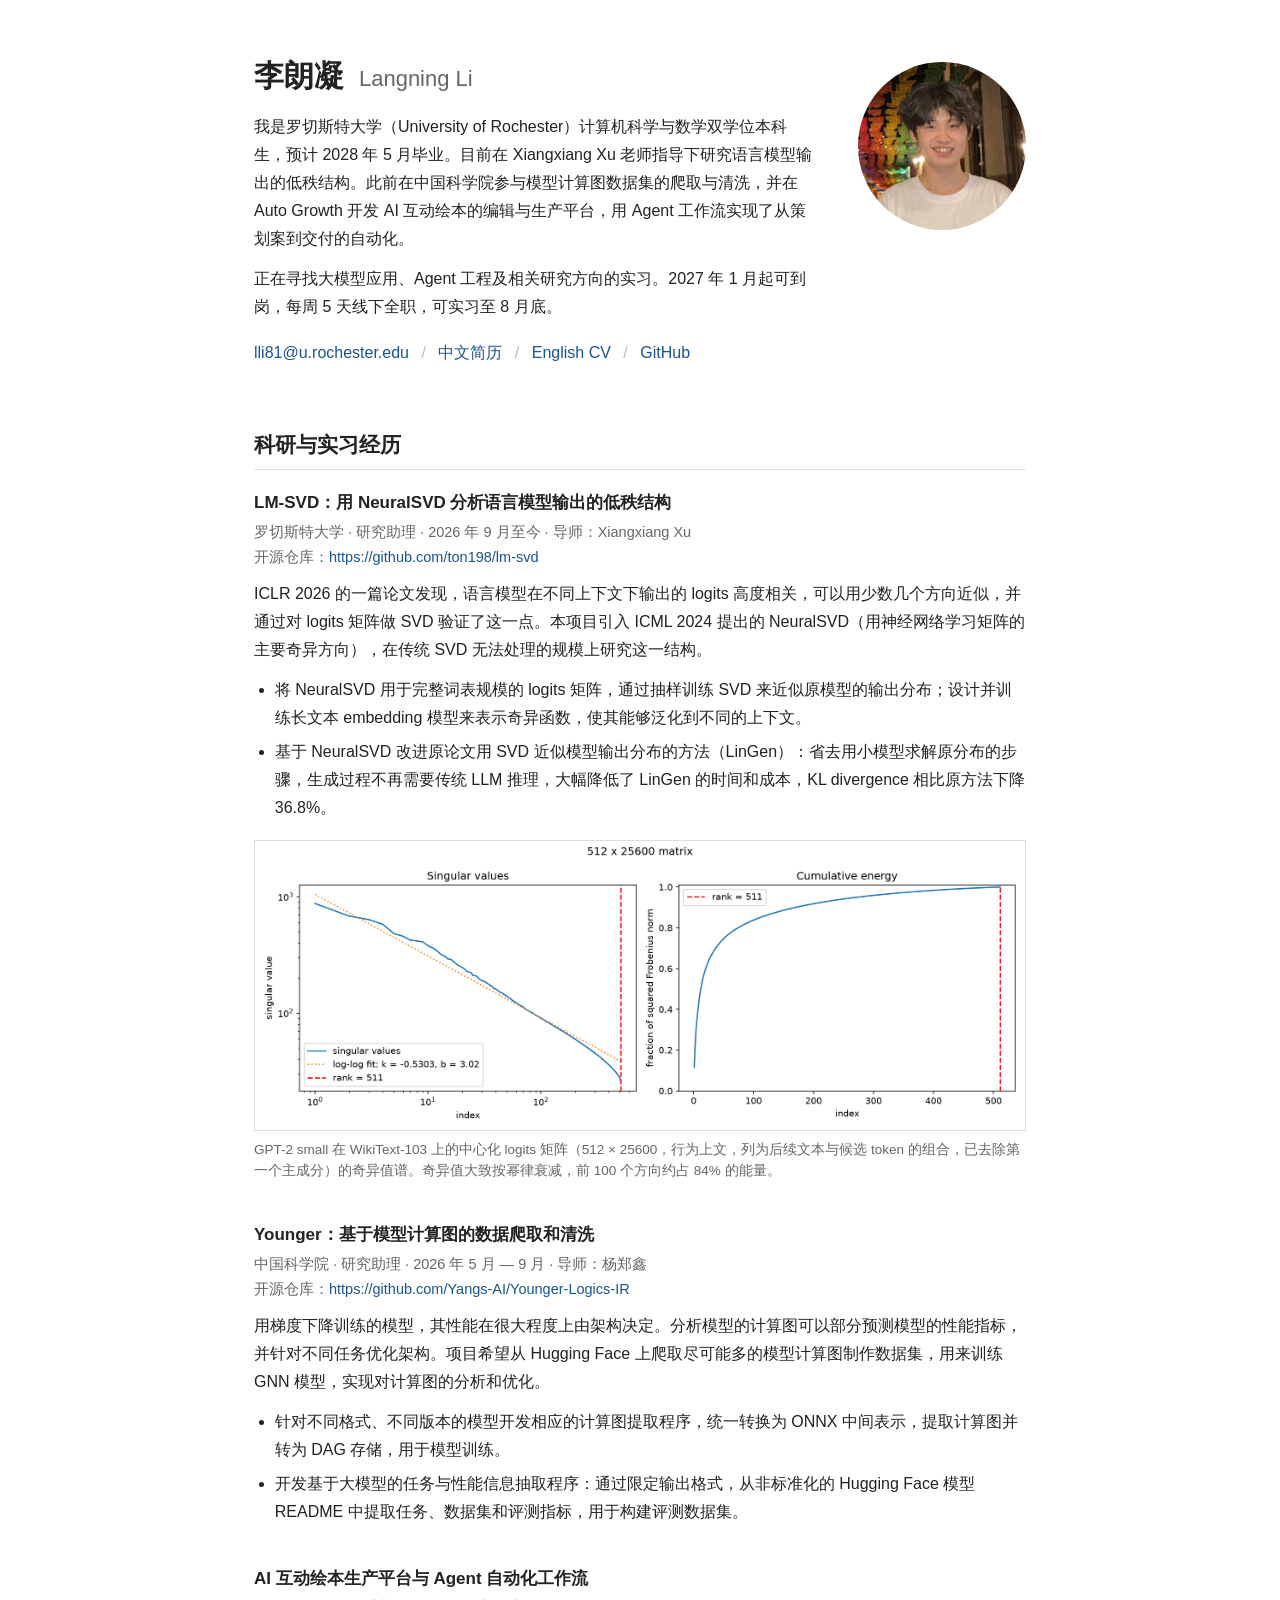
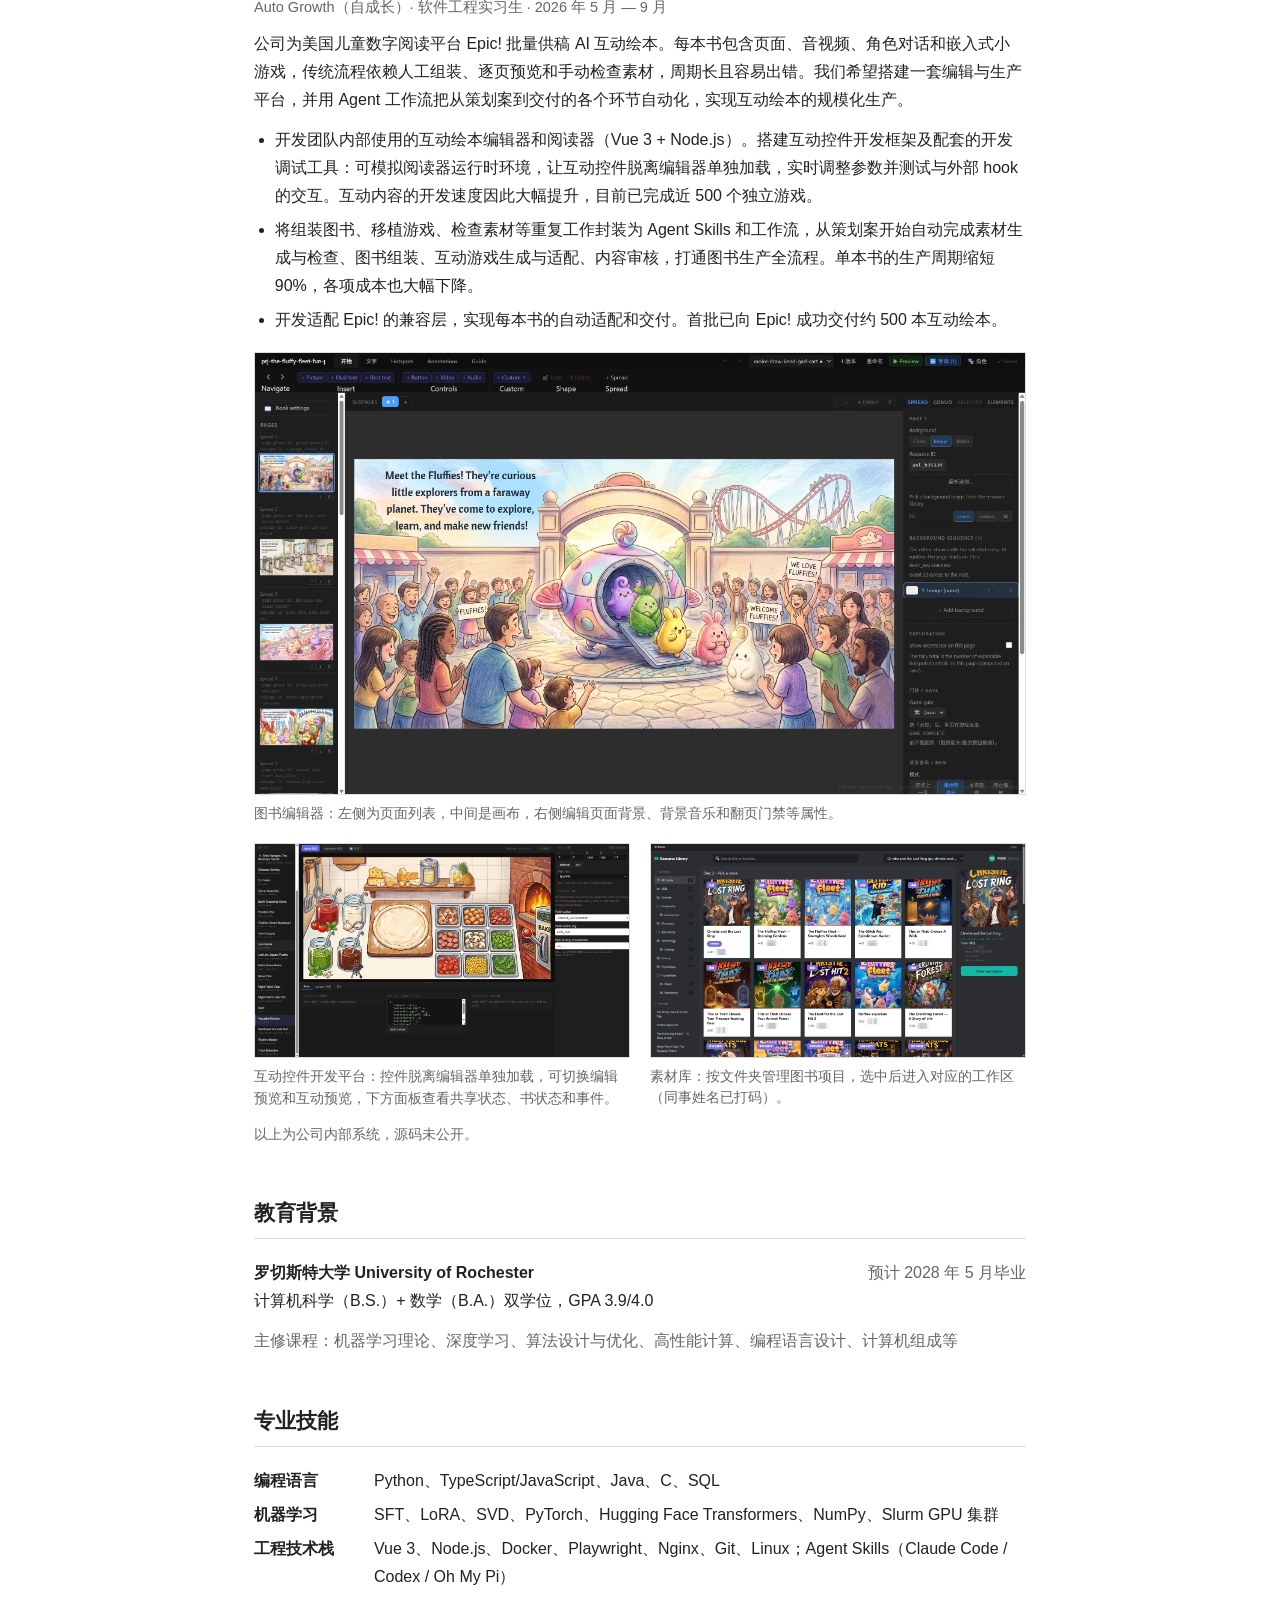
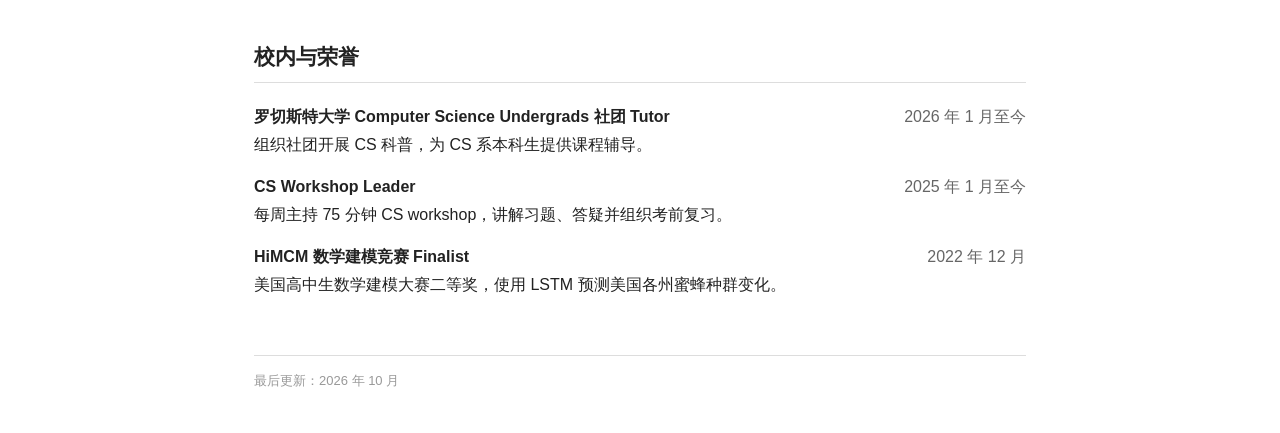
==== index.html @ 6c551ed7 "Publish single-page homepage" ====
<!doctype html>
<html lang="zh-CN">
<head>
  <meta charset="utf-8">
  <meta name="viewport" content="width=device-width, initial-scale=1">
  <title>李朗凝 Langning Li</title>
  <meta name="description" content="李朗凝，罗切斯特大学计算机科学与数学双学位本科生。研究语言模型输出的低秩结构，开发过 AI 互动绘本生产平台与 Agent 工作流。">
  <link rel="icon" href="favicon.svg" type="image/svg+xml">
  <link rel="stylesheet" href="style.css">
</head>
<body>
<main class="page">

  <header class="intro">
    <div class="intro-text">
      <h1>李朗凝 <span class="name-en">Langning Li</span></h1>
      <p>
        我是罗切斯特大学（University of Rochester）计算机科学与数学双学位本科生，预计 2028 年 5 月毕业。目前在 Xiangxiang Xu 老师指导下研究语言模型输出的低秩结构。此前在中国科学院参与模型计算图数据集的爬取与清洗，并在 Auto Growth 开发 AI 互动绘本的编辑与生产平台，用 Agent 工作流实现了从策划案到交付的自动化。
      </p>
      <p>
        正在寻找大模型应用、Agent 工程及相关研究方向的实习。2027 年 1 月起可到岗，每周 5 天线下全职，可实习至 8 月底。
      </p>
      <p class="links">
        <a href="mailto:lli81@u.rochester.edu">lli81@u.rochester.edu</a>
        <span class="sep">/</span>
        <a href="assets/resume_zh.pdf">中文简历</a>
        <span class="sep">/</span>
        <a href="assets/resume_en.pdf">English CV</a>
        <span class="sep">/</span>
        <a href="https://github.com/ton198">GitHub</a>
      </p>
    </div>
    <img class="photo" src="assets/photo.jpg" width="480" height="480" alt="李朗凝的照片">
  </header>

  <section>
    <h2>科研与实习经历</h2>

    <article class="entry">
      <h3>LM-SVD：用 NeuralSVD 分析语言模型输出的低秩结构</h3>
      <p class="meta">罗切斯特大学 · 研究助理 · 2026 年 9 月至今 · 导师：Xiangxiang Xu</p>
      <p class="meta">开源仓库：<a href="https://github.com/ton198/lm-svd">https://github.com/ton198/lm-svd</a></p>
      <p>
        ICLR 2026 的一篇论文发现，语言模型在不同上下文下输出的 logits 高度相关，可以用少数几个方向近似，并通过对 logits 矩阵做 SVD 验证了这一点。本项目引入 ICML 2024 提出的 NeuralSVD（用神经网络学习矩阵的主要奇异方向），在传统 SVD 无法处理的规模上研究这一结构。
      </p>
      <ul>
        <li>将 NeuralSVD 用于完整词表规模的 logits 矩阵，通过抽样训练 SVD 来近似原模型的输出分布；设计并训练长文本 embedding 模型来表示奇异函数，使其能够泛化到不同的上下文。</li>
        <li>基于 NeuralSVD 改进原论文用 SVD 近似模型输出分布的方法（LinGen）：省去用小模型求解原分布的步骤，生成过程不再需要传统 LLM 推理，大幅降低了 LinGen 的时间和成本，KL divergence 相比原方法下降 36.8%。</li>
      </ul>
      <figure>
        <a href="assets/lm-svd-spectrum.png"><img src="assets/lm-svd-spectrum.png" width="1800" height="675" loading="lazy" alt="logits 矩阵的奇异值谱（双对数坐标）与累计能量曲线"></a>
        <figcaption>GPT-2 small 在 WikiText-103 上的中心化 logits 矩阵（512 × 25600，行为上文，列为后续文本与候选 token 的组合，已去除第一个主成分）的奇异值谱。奇异值大致按幂律衰减，前 100 个方向约占 84% 的能量。</figcaption>
      </figure>
    </article>

    <article class="entry">
      <h3>Younger：基于模型计算图的数据爬取和清洗</h3>
      <p class="meta">中国科学院 · 研究助理 · 2026 年 5 月 — 9 月 · 导师：杨郑鑫</p>
      <p class="meta">开源仓库：<a href="https://github.com/Yangs-AI/Younger-Logics-IR">https://github.com/Yangs-AI/Younger-Logics-IR</a></p>
      <p>
        用梯度下降训练的模型，其性能在很大程度上由架构决定。分析模型的计算图可以部分预测模型的性能指标，并针对不同任务优化架构。项目希望从 Hugging Face 上爬取尽可能多的模型计算图制作数据集，用来训练 GNN 模型，实现对计算图的分析和优化。
      </p>
      <ul>
        <li>针对不同格式、不同版本的模型开发相应的计算图提取程序，统一转换为 ONNX 中间表示，提取计算图并转为 DAG 存储，用于模型训练。</li>
        <li>开发基于大模型的任务与性能信息抽取程序：通过限定输出格式，从非标准化的 Hugging Face 模型 README 中提取任务、数据集和评测指标，用于构建评测数据集。</li>
      </ul>
    </article>

    <article class="entry">
      <h3>AI 互动绘本生产平台与 Agent 自动化工作流</h3>
      <p class="meta">Auto Growth（自成长）· 软件工程实习生 · 2026 年 5 月 — 9 月</p>
      <p>
        公司为美国儿童数字阅读平台 Epic! 批量供稿 AI 互动绘本。每本书包含页面、音视频、角色对话和嵌入式小游戏，传统流程依赖人工组装、逐页预览和手动检查素材，周期长且容易出错。我们希望搭建一套编辑与生产平台，并用 Agent 工作流把从策划案到交付的各个环节自动化，实现互动绘本的规模化生产。
      </p>
      <ul>
        <li>开发团队内部使用的互动绘本编辑器和阅读器（Vue 3 + Node.js）。搭建互动控件开发框架及配套的开发调试工具：可模拟阅读器运行时环境，让互动控件脱离编辑器单独加载，实时调整参数并测试与外部 hook 的交互。互动内容的开发速度因此大幅提升，目前已完成近 500 个独立游戏。</li>
        <li>将组装图书、移植游戏、检查素材等重复工作封装为 Agent Skills 和工作流，从策划案开始自动完成素材生成与检查、图书组装、互动游戏生成与适配、内容审核，打通图书生产全流程。单本书的生产周期缩短 90%，各项成本也大幅下降。</li>
        <li>开发适配 Epic! 的兼容层，实现每本书的自动适配和交付。首批已向 Epic! 成功交付约 500 本互动绘本。</li>
      </ul>
      <figure>
        <a href="assets/editor.webp"><img src="assets/editor.webp" width="2559" height="1467" loading="lazy" alt="互动绘本编辑器界面"></a>
        <figcaption>图书编辑器：左侧为页面列表，中间是画布，右侧编辑页面背景、背景音乐和翻页门禁等属性。</figcaption>
      </figure>
      <div class="figure-row">
        <figure>
          <a href="assets/game-dev-platform.webp"><img src="assets/game-dev-platform.webp" width="2559" height="1462" loading="lazy" alt="互动控件开发平台界面"></a>
          <figcaption>互动控件开发平台：控件脱离编辑器单独加载，可切换编辑预览和互动预览，下方面板查看共享状态、书状态和事件。</figcaption>
        </figure>
        <figure>
          <a href="assets/res-lib.webp"><img src="assets/res-lib.webp" width="2559" height="1458" loading="lazy" alt="素材库界面"></a>
          <figcaption>素材库：按文件夹管理图书项目，选中后进入对应的工作区（同事姓名已打码）。</figcaption>
        </figure>
      </div>
      <p class="note">以上为公司内部系统，源码未公开。</p>
    </article>
  </section>

  <section>
    <h2>教育背景</h2>
    <div class="row">
      <strong>罗切斯特大学 University of Rochester</strong>
      <span class="muted">预计 2028 年 5 月毕业</span>
    </div>
    <p>计算机科学（B.S.）+ 数学（B.A.）双学位，GPA 3.9/4.0</p>
    <p class="muted">主修课程：机器学习理论、深度学习、算法设计与优化、高性能计算、编程语言设计、计算机组成等</p>
  </section>

  <section>
    <h2>专业技能</h2>
    <dl class="skills">
      <dt>编程语言</dt>
      <dd>Python、TypeScript/JavaScript、Java、C、SQL</dd>
      <dt>机器学习</dt>
      <dd>SFT、LoRA、SVD、PyTorch、Hugging Face Transformers、NumPy、Slurm GPU 集群</dd>
      <dt>工程技术栈</dt>
      <dd>Vue 3、Node.js、Docker、Playwright、Nginx、Git、Linux；Agent Skills（Claude Code / Codex / Oh My Pi）</dd>
    </dl>
  </section>

  <section>
    <h2>校内与荣誉</h2>
    <ul class="plain">
      <li>
        <div class="row"><strong>罗切斯特大学 Computer Science Undergrads 社团 Tutor</strong><span class="muted">2026 年 1 月至今</span></div>
        组织社团开展 CS 科普，为 CS 系本科生提供课程辅导。
      </li>
      <li>
        <div class="row"><strong>CS Workshop Leader</strong><span class="muted">2025 年 1 月至今</span></div>
        每周主持 75 分钟 CS workshop，讲解习题、答疑并组织考前复习。
      </li>
      <li>
        <div class="row"><strong>HiMCM 数学建模竞赛 Finalist</strong><span class="muted">2022 年 12 月</span></div>
        美国高中生数学建模大赛二等奖，使用 LSTM 预测美国各州蜜蜂种群变化。
      </li>
    </ul>
  </section>

  <footer>最后更新：2026 年 10 月</footer>

</main>
</body>
</html>
---- style.css ----
:root {
  --text: #222;
  --muted: #666;
  --rule: #ddd;
  --link: #1a5490;
}

* { box-sizing: border-box; }

html { -webkit-text-size-adjust: 100%; }

body {
  margin: 0;
  background: #fff;
  color: var(--text);
  font-family: -apple-system, BlinkMacSystemFont, "PingFang SC", "Hiragino Sans GB", "Noto Sans SC", "Microsoft YaHei", "Segoe UI", Helvetica, Arial, sans-serif;
  font-size: 16px;
  line-height: 1.75;
}

a { color: var(--link); text-decoration: none; }
a:hover { text-decoration: underline; }

.page {
  max-width: 820px;
  margin: 0 auto;
  padding: 56px 24px 40px;
}

p { margin: 0 0 .75em; }

/* 简介 */
.intro {
  display: grid;
  grid-template-columns: 1fr 168px;
  gap: 40px;
  align-items: start;
}
h1 {
  margin: 0 0 .6em;
  font-size: 30px;
  font-weight: 600;
  line-height: 1.3;
}
.name-en {
  margin-left: .3em;
  color: var(--muted);
  font-size: 22px;
  font-weight: 400;
}
.photo {
  width: 168px;
  height: 168px;
  border-radius: 50%;
  object-fit: cover;
  margin-top: 6px;
}
.links { margin-top: 1.1em; }
.links a { white-space: nowrap; }
.sep { margin: 0 .5em; color: #bbb; }

/* 章节 */
section { margin-top: 48px; }
h2 {
  margin: 0 0 20px;
  padding-bottom: 6px;
  border-bottom: 1px solid var(--rule);
  font-size: 21px;
  font-weight: 600;
}
h3 {
  margin: 0 0 .25em;
  font-size: 17px;
  font-weight: 600;
  line-height: 1.5;
}

.entry + .entry { margin-top: 40px; }
.meta { margin: 0; color: var(--muted); font-size: 14.5px; }
.meta a { overflow-wrap: anywhere; }
.meta + p:not(.meta) { margin-top: .6em; }
.entry ul { margin: 0 0 1em; padding-left: 1.3em; }
.entry li { margin-bottom: .35em; }

figure { margin: 18px 0 0; }
figure img {
  display: block;
  width: 100%;
  height: auto;
  border: 1px solid var(--rule);
}
figcaption {
  margin-top: 8px;
  color: var(--muted);
  font-size: 13.5px;
  line-height: 1.6;
}
.figure-row {
  display: grid;
  grid-template-columns: 1fr 1fr;
  gap: 20px;
}
.note { margin-top: 14px; color: var(--muted); font-size: 13.5px; }

.row {
  display: flex;
  justify-content: space-between;
  gap: 16px;
  flex-wrap: wrap;
}
.muted { color: var(--muted); }

.skills {
  display: grid;
  grid-template-columns: 6.5em 1fr;
  gap: .4em 1em;
  margin: 0;
}
.skills dt { font-weight: 600; }
.skills dd { margin: 0; }

.plain { margin: 0; padding: 0; list-style: none; }
.plain li + li { margin-top: 14px; }

footer {
  margin-top: 56px;
  padding-top: 14px;
  border-top: 1px solid var(--rule);
  color: #999;
  font-size: 13px;
}

@media (max-width: 640px) {
  .page { padding-top: 32px; }
  .intro { grid-template-columns: 1fr; gap: 0; }
  .photo { order: -1; width: 112px; height: 112px; margin: 0 0 20px; }
  h1 { font-size: 26px; }
  .name-en { display: block; margin: 0; font-size: 18px; }
  .figure-row { grid-template-columns: 1fr; gap: 0; }
  .skills { grid-template-columns: 1fr; }
  .skills dd { margin-bottom: .5em; }
}
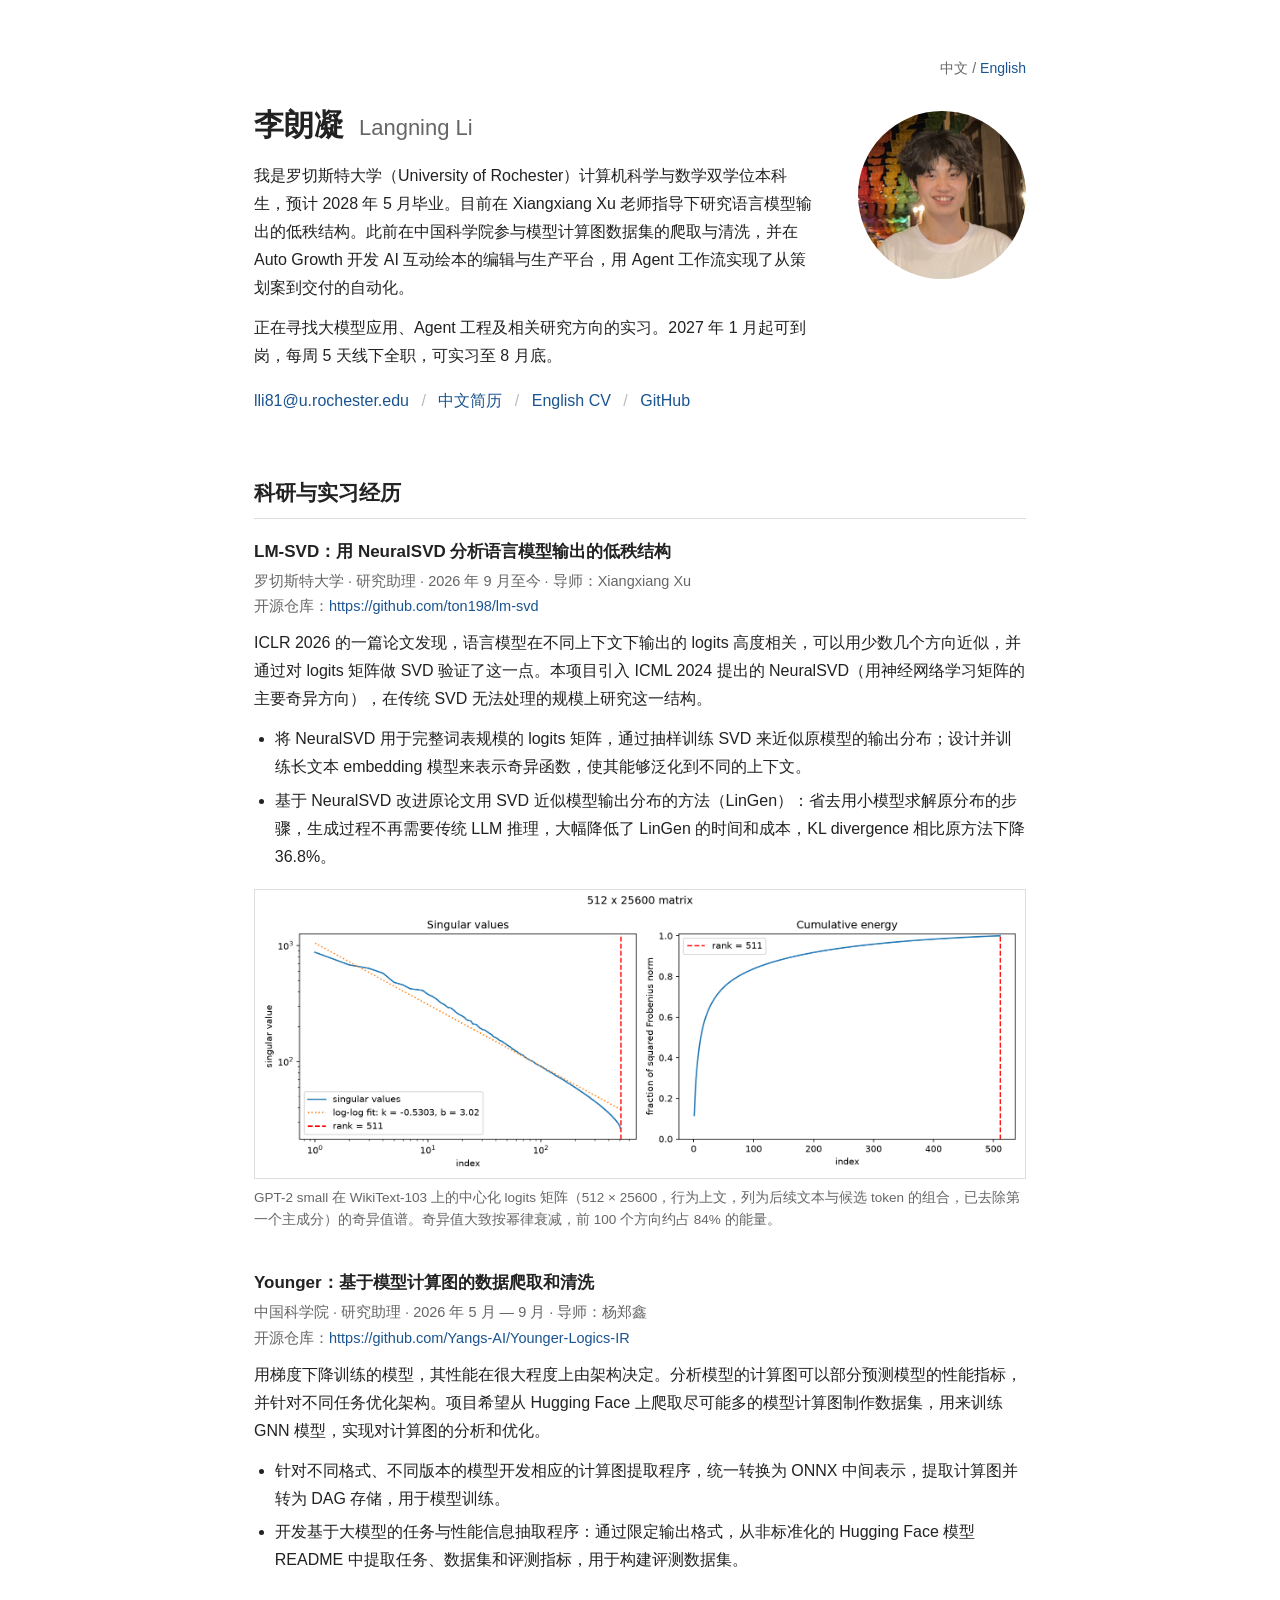
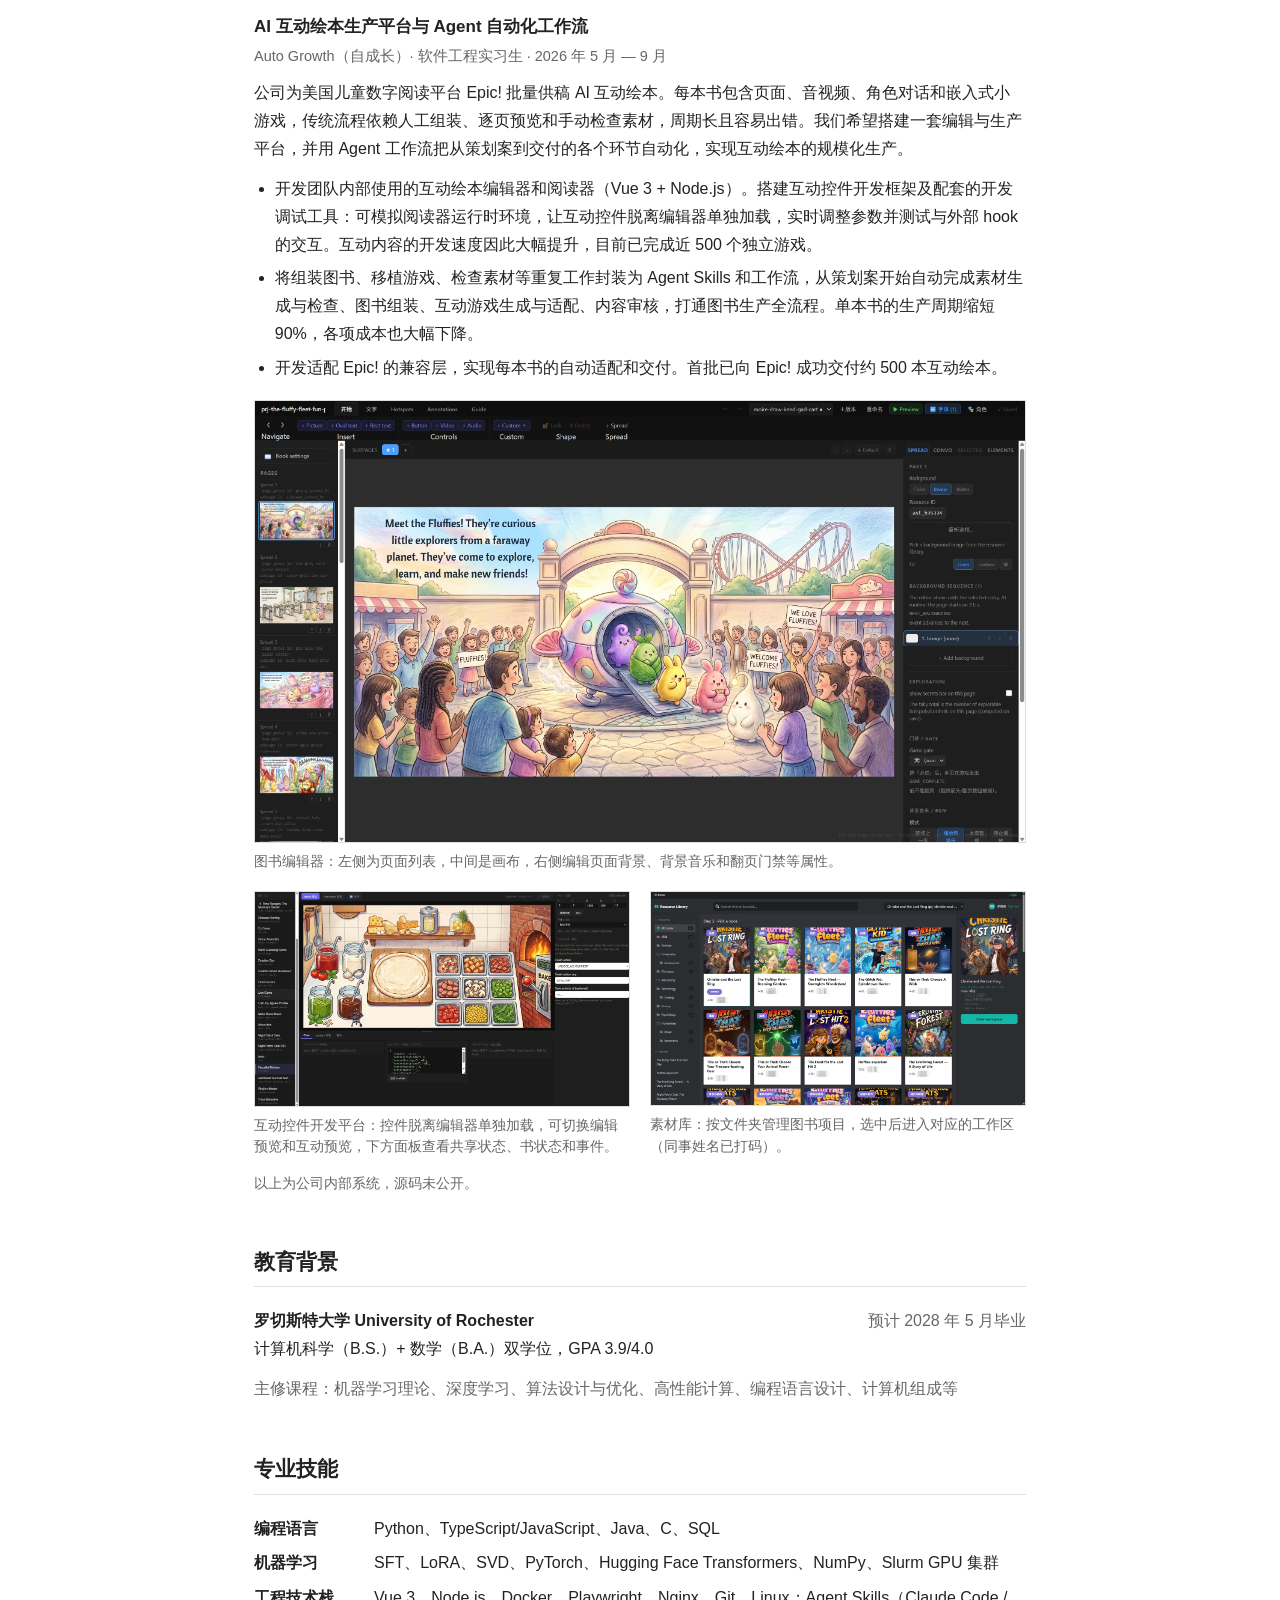
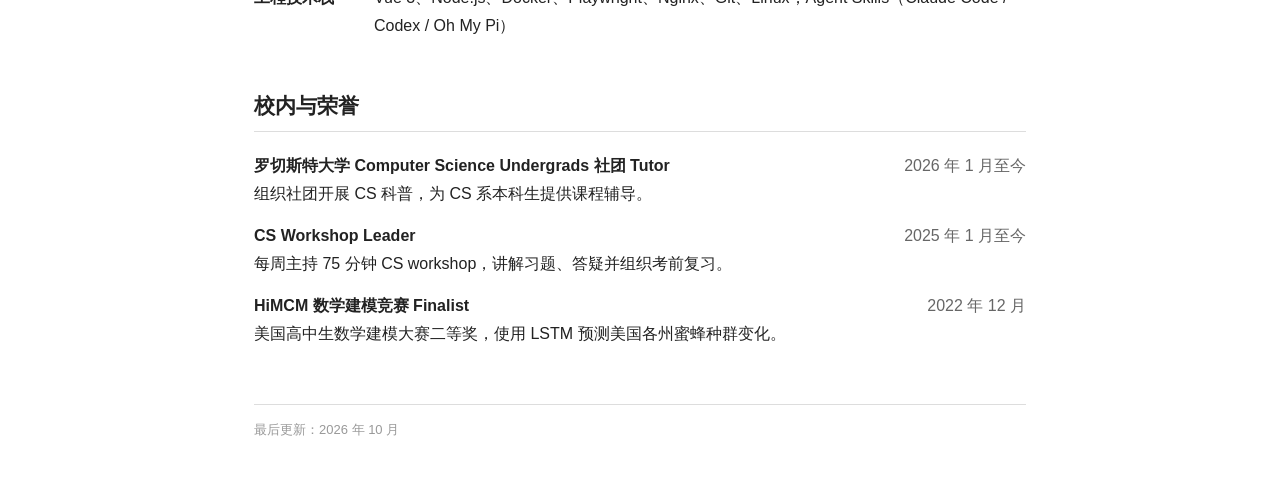
==== commit 8d92a685: "Add English homepage and update summer internship resume" ====
--- a/index.html
+++ b/index.html
@@ -5,11 +5,14 @@
   <meta name="viewport" content="width=device-width, initial-scale=1">
   <title>李朗凝 Langning Li</title>
   <meta name="description" content="李朗凝，罗切斯特大学计算机科学与数学双学位本科生。研究语言模型输出的低秩结构，开发过 AI 互动绘本生产平台与 Agent 工作流。">
+  <link rel="alternate" hreflang="zh-CN" href="index.html">
+  <link rel="alternate" hreflang="en" href="en.html">
   <link rel="icon" href="favicon.svg" type="image/svg+xml">
   <link rel="stylesheet" href="style.css">
 </head>
 <body>
 <main class="page">
+<nav aria-label="语言" class="language-switch"><span aria-current="page">中文</span> / <a href="en.html" lang="en">English</a></nav>
 
   <header class="intro">
     <div class="intro-text">
--- a/style.css
+++ b/style.css
@@ -140,3 +140,7 @@
   .skills { grid-template-columns: 1fr; }
   .skills dd { margin-bottom: .5em; }
 }
+
+.language-switch { text-align: right; margin-bottom: 24px; font-size: 14px; color: var(--muted); }
+html[lang="en"] .skills { grid-template-columns: 9em 1fr; }
+@media (max-width: 640px) { html[lang="en"] .skills { grid-template-columns: 1fr; } }
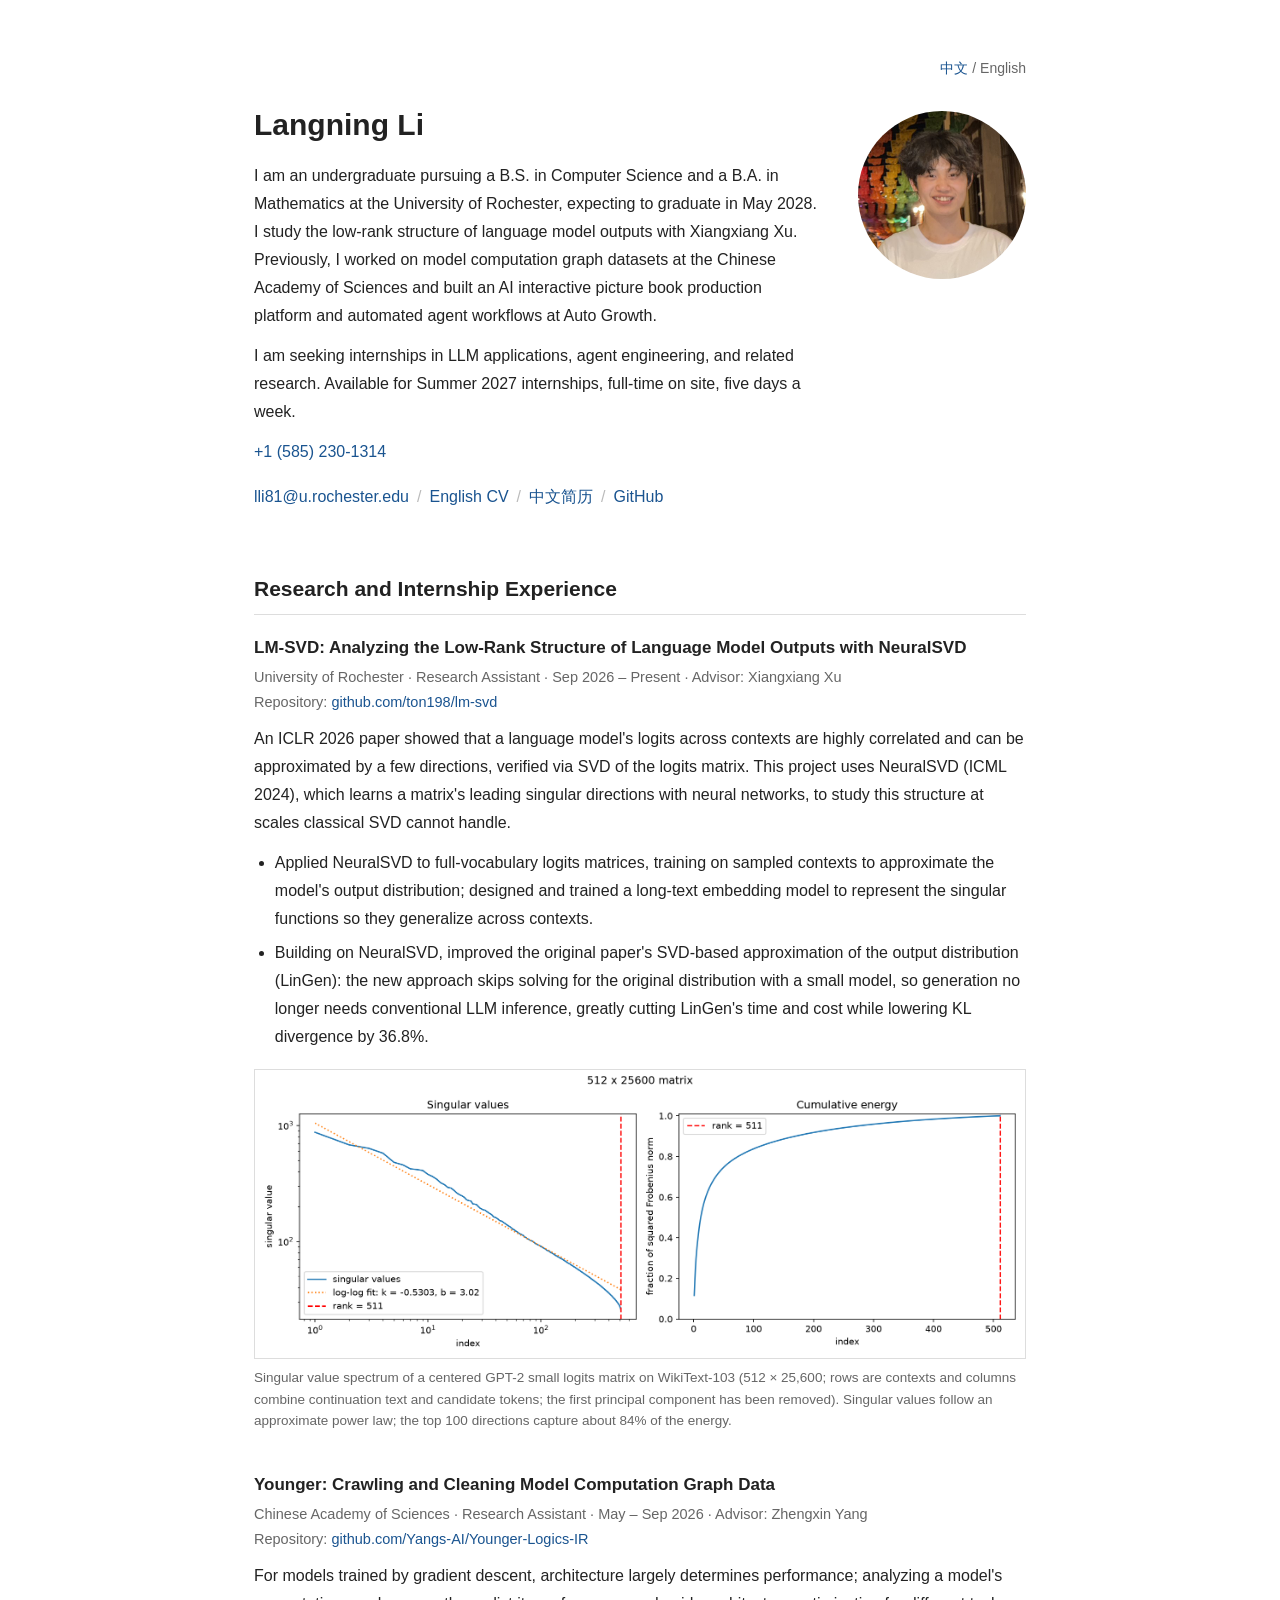
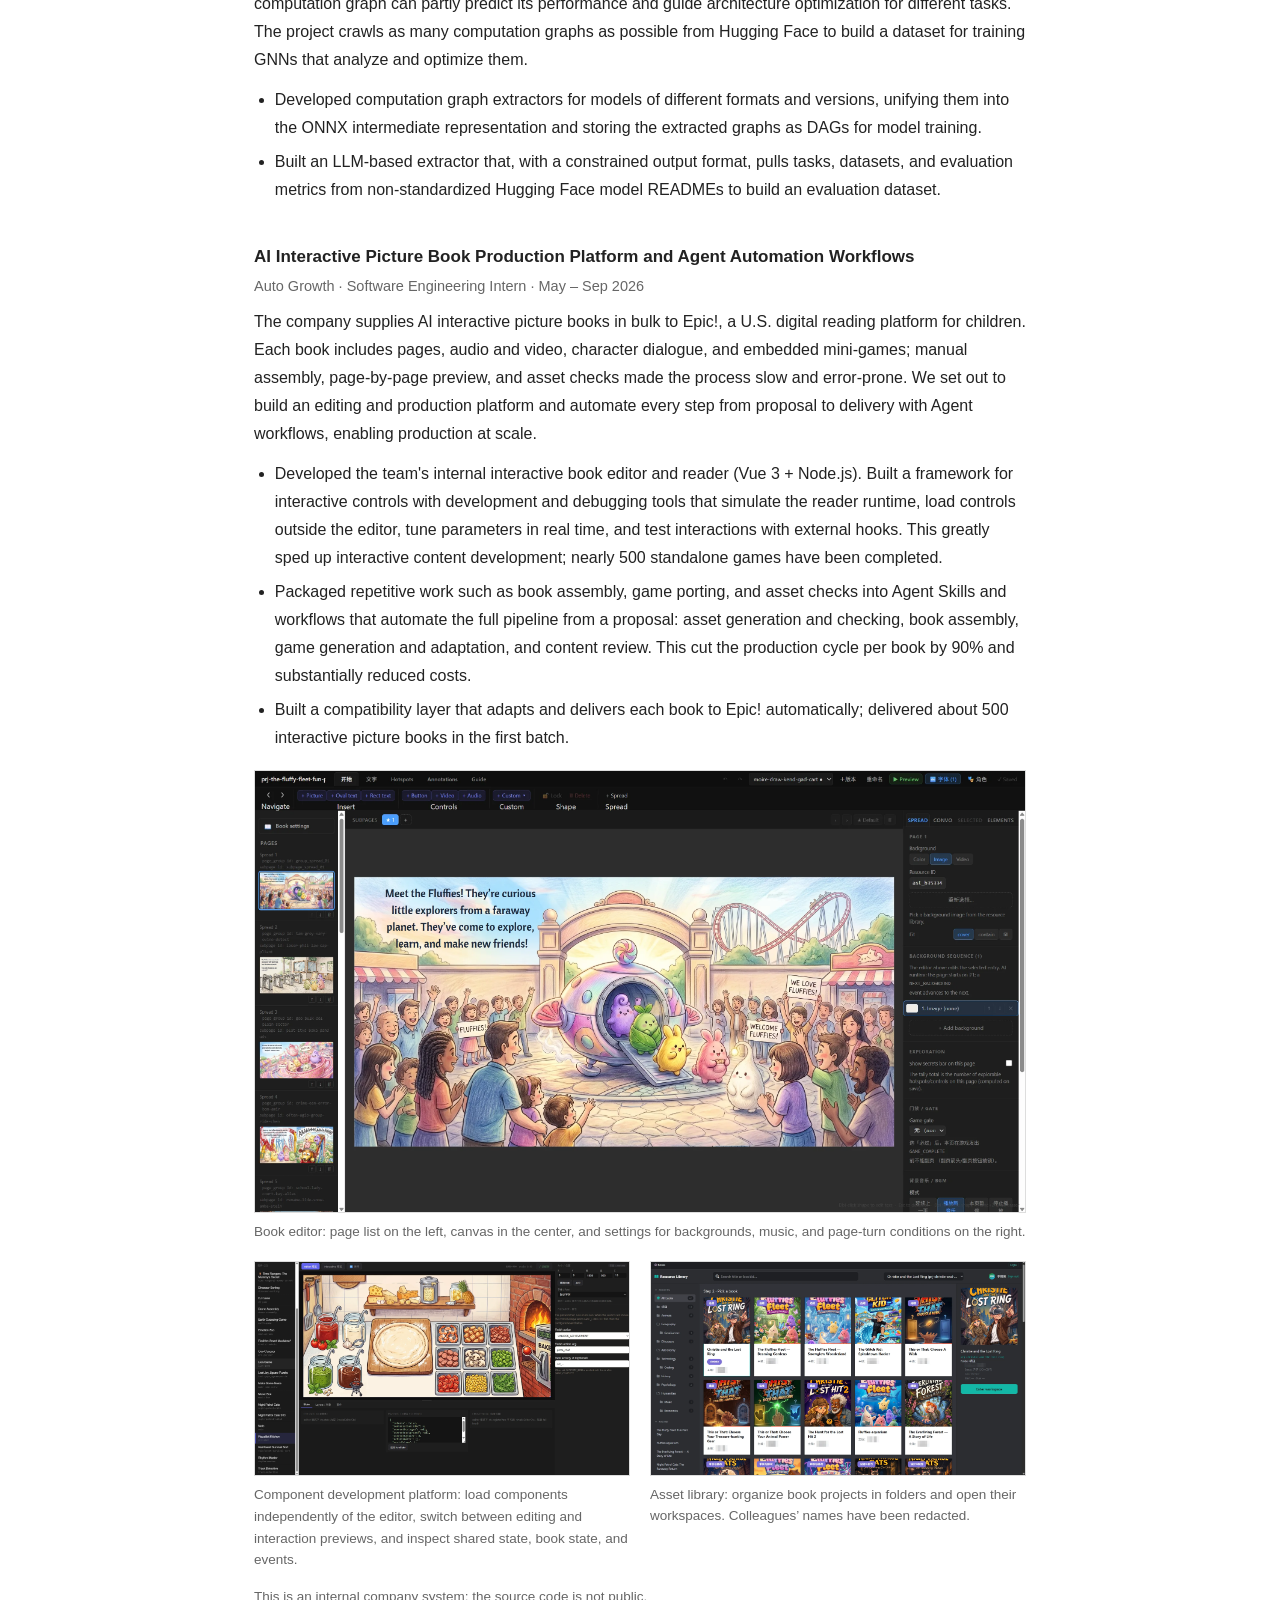
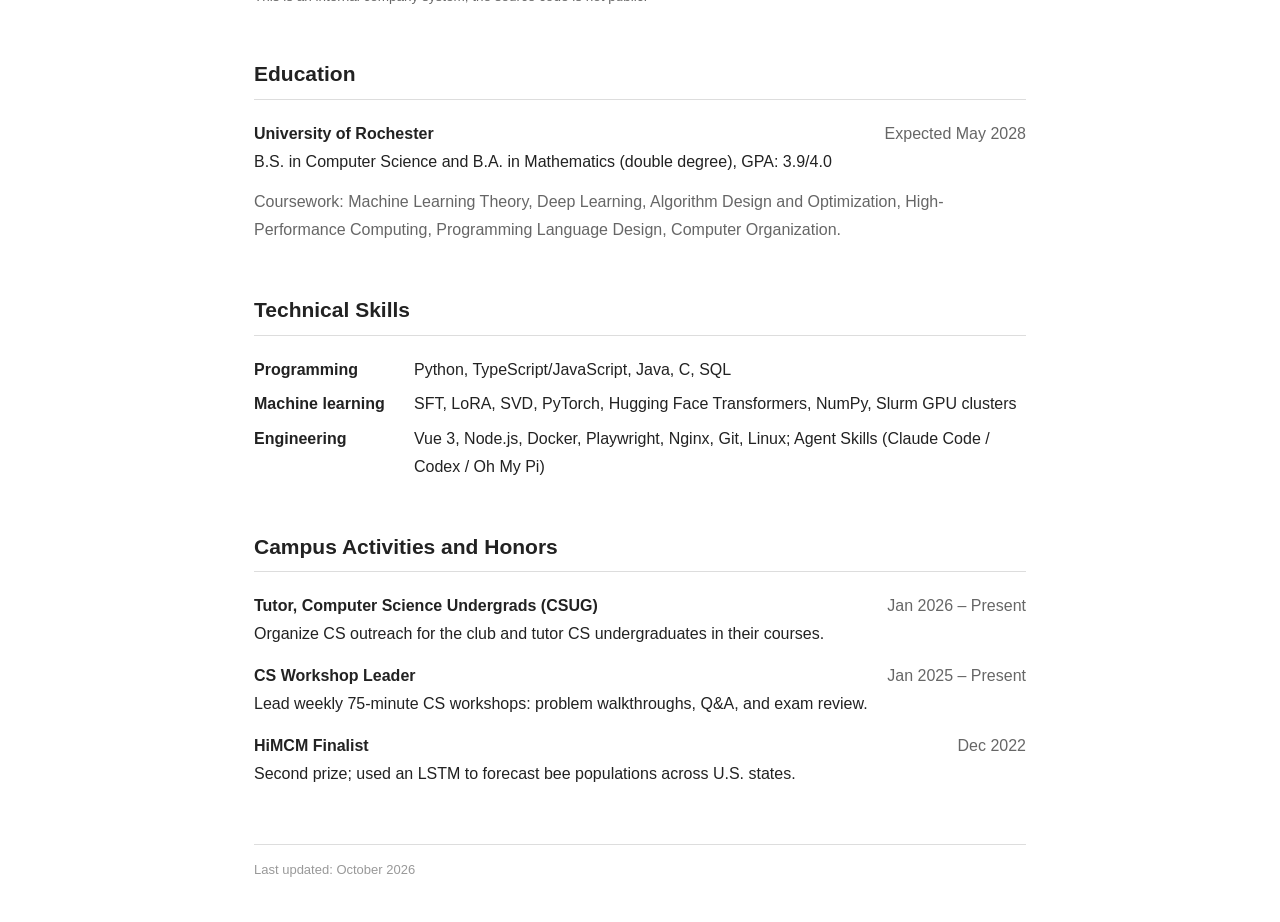
==== commit b3cc61d8: "Make language pages peers and route by browser preference" ====
--- a/index.html
+++ b/index.html
@@ -1,145 +1,27 @@
 <!doctype html>
-<html lang="zh-CN">
+<html lang="en">
 <head>
   <meta charset="utf-8">
   <meta name="viewport" content="width=device-width, initial-scale=1">
-  <title>李朗凝 Langning Li</title>
-  <meta name="description" content="李朗凝，罗切斯特大学计算机科学与数学双学位本科生。研究语言模型输出的低秩结构，开发过 AI 互动绘本生产平台与 Agent 工作流。">
-  <link rel="alternate" hreflang="zh-CN" href="index.html">
+  <title>Langning Li / 李朗凝</title>
+  <meta name="description" content="Langning Li — personal homepage / 李朗凝的个人主页">
   <link rel="alternate" hreflang="en" href="en.html">
+  <link rel="alternate" hreflang="zh-CN" href="zh.html">
+  <link rel="alternate" hreflang="x-default" href="./">
   <link rel="icon" href="favicon.svg" type="image/svg+xml">
   <link rel="stylesheet" href="style.css">
+  <script>
+    const language = (navigator.languages && navigator.languages[0]) || navigator.language || 'en';
+    const page = /^zh(?:-|$)/i.test(language) ? 'zh.html' : 'en.html';
+    window.location.replace(page + window.location.search + window.location.hash);
+  </script>
 </head>
 <body>
-<main class="page">
-<nav aria-label="语言" class="language-switch"><span aria-current="page">中文</span> / <a href="en.html" lang="en">English</a></nav>
-
-  <header class="intro">
-    <div class="intro-text">
-      <h1>李朗凝 <span class="name-en">Langning Li</span></h1>
-      <p>
-        我是罗切斯特大学（University of Rochester）计算机科学与数学双学位本科生，预计 2028 年 5 月毕业。目前在 Xiangxiang Xu 老师指导下研究语言模型输出的低秩结构。此前在中国科学院参与模型计算图数据集的爬取与清洗，并在 Auto Growth 开发 AI 互动绘本的编辑与生产平台，用 Agent 工作流实现了从策划案到交付的自动化。
-      </p>
-      <p>
-        正在寻找大模型应用、Agent 工程及相关研究方向的实习。2027 年 1 月起可到岗，每周 5 天线下全职，可实习至 8 月底。
-      </p>
-      <p class="links">
-        <a href="mailto:lli81@u.rochester.edu">lli81@u.rochester.edu</a>
-        <span class="sep">/</span>
-        <a href="assets/resume_zh.pdf">中文简历</a>
-        <span class="sep">/</span>
-        <a href="assets/resume_en.pdf">English CV</a>
-        <span class="sep">/</span>
-        <a href="https://github.com/ton198">GitHub</a>
-      </p>
-    </div>
-    <img class="photo" src="assets/photo.jpg" width="480" height="480" alt="李朗凝的照片">
-  </header>
-
-  <section>
-    <h2>科研与实习经历</h2>
-
-    <article class="entry">
-      <h3>LM-SVD：用 NeuralSVD 分析语言模型输出的低秩结构</h3>
-      <p class="meta">罗切斯特大学 · 研究助理 · 2026 年 9 月至今 · 导师：Xiangxiang Xu</p>
-      <p class="meta">开源仓库：<a href="https://github.com/ton198/lm-svd">https://github.com/ton198/lm-svd</a></p>
-      <p>
-        ICLR 2026 的一篇论文发现，语言模型在不同上下文下输出的 logits 高度相关，可以用少数几个方向近似，并通过对 logits 矩阵做 SVD 验证了这一点。本项目引入 ICML 2024 提出的 NeuralSVD（用神经网络学习矩阵的主要奇异方向），在传统 SVD 无法处理的规模上研究这一结构。
-      </p>
-      <ul>
-        <li>将 NeuralSVD 用于完整词表规模的 logits 矩阵，通过抽样训练 SVD 来近似原模型的输出分布；设计并训练长文本 embedding 模型来表示奇异函数，使其能够泛化到不同的上下文。</li>
-        <li>基于 NeuralSVD 改进原论文用 SVD 近似模型输出分布的方法（LinGen）：省去用小模型求解原分布的步骤，生成过程不再需要传统 LLM 推理，大幅降低了 LinGen 的时间和成本，KL divergence 相比原方法下降 36.8%。</li>
-      </ul>
-      <figure>
-        <a href="assets/lm-svd-spectrum.png"><img src="assets/lm-svd-spectrum.png" width="1800" height="675" loading="lazy" alt="logits 矩阵的奇异值谱（双对数坐标）与累计能量曲线"></a>
-        <figcaption>GPT-2 small 在 WikiText-103 上的中心化 logits 矩阵（512 × 25600，行为上文，列为后续文本与候选 token 的组合，已去除第一个主成分）的奇异值谱。奇异值大致按幂律衰减，前 100 个方向约占 84% 的能量。</figcaption>
-      </figure>
-    </article>
-
-    <article class="entry">
-      <h3>Younger：基于模型计算图的数据爬取和清洗</h3>
-      <p class="meta">中国科学院 · 研究助理 · 2026 年 5 月 — 9 月 · 导师：杨郑鑫</p>
-      <p class="meta">开源仓库：<a href="https://github.com/Yangs-AI/Younger-Logics-IR">https://github.com/Yangs-AI/Younger-Logics-IR</a></p>
-      <p>
-        用梯度下降训练的模型，其性能在很大程度上由架构决定。分析模型的计算图可以部分预测模型的性能指标，并针对不同任务优化架构。项目希望从 Hugging Face 上爬取尽可能多的模型计算图制作数据集，用来训练 GNN 模型，实现对计算图的分析和优化。
-      </p>
-      <ul>
-        <li>针对不同格式、不同版本的模型开发相应的计算图提取程序，统一转换为 ONNX 中间表示，提取计算图并转为 DAG 存储，用于模型训练。</li>
-        <li>开发基于大模型的任务与性能信息抽取程序：通过限定输出格式，从非标准化的 Hugging Face 模型 README 中提取任务、数据集和评测指标，用于构建评测数据集。</li>
-      </ul>
-    </article>
-
-    <article class="entry">
-      <h3>AI 互动绘本生产平台与 Agent 自动化工作流</h3>
-      <p class="meta">Auto Growth（自成长）· 软件工程实习生 · 2026 年 5 月 — 9 月</p>
-      <p>
-        公司为美国儿童数字阅读平台 Epic! 批量供稿 AI 互动绘本。每本书包含页面、音视频、角色对话和嵌入式小游戏，传统流程依赖人工组装、逐页预览和手动检查素材，周期长且容易出错。我们希望搭建一套编辑与生产平台，并用 Agent 工作流把从策划案到交付的各个环节自动化，实现互动绘本的规模化生产。
-      </p>
-      <ul>
-        <li>开发团队内部使用的互动绘本编辑器和阅读器（Vue 3 + Node.js）。搭建互动控件开发框架及配套的开发调试工具：可模拟阅读器运行时环境，让互动控件脱离编辑器单独加载，实时调整参数并测试与外部 hook 的交互。互动内容的开发速度因此大幅提升，目前已完成近 500 个独立游戏。</li>
-        <li>将组装图书、移植游戏、检查素材等重复工作封装为 Agent Skills 和工作流，从策划案开始自动完成素材生成与检查、图书组装、互动游戏生成与适配、内容审核，打通图书生产全流程。单本书的生产周期缩短 90%，各项成本也大幅下降。</li>
-        <li>开发适配 Epic! 的兼容层，实现每本书的自动适配和交付。首批已向 Epic! 成功交付约 500 本互动绘本。</li>
-      </ul>
-      <figure>
-        <a href="assets/editor.webp"><img src="assets/editor.webp" width="2559" height="1467" loading="lazy" alt="互动绘本编辑器界面"></a>
-        <figcaption>图书编辑器：左侧为页面列表，中间是画布，右侧编辑页面背景、背景音乐和翻页门禁等属性。</figcaption>
-      </figure>
-      <div class="figure-row">
-        <figure>
-          <a href="assets/game-dev-platform.webp"><img src="assets/game-dev-platform.webp" width="2559" height="1462" loading="lazy" alt="互动控件开发平台界面"></a>
-          <figcaption>互动控件开发平台：控件脱离编辑器单独加载，可切换编辑预览和互动预览，下方面板查看共享状态、书状态和事件。</figcaption>
-        </figure>
-        <figure>
-          <a href="assets/res-lib.webp"><img src="assets/res-lib.webp" width="2559" height="1458" loading="lazy" alt="素材库界面"></a>
-          <figcaption>素材库：按文件夹管理图书项目，选中后进入对应的工作区（同事姓名已打码）。</figcaption>
-        </figure>
-      </div>
-      <p class="note">以上为公司内部系统，源码未公开。</p>
-    </article>
-  </section>
-
-  <section>
-    <h2>教育背景</h2>
-    <div class="row">
-      <strong>罗切斯特大学 University of Rochester</strong>
-      <span class="muted">预计 2028 年 5 月毕业</span>
-    </div>
-    <p>计算机科学（B.S.）+ 数学（B.A.）双学位，GPA 3.9/4.0</p>
-    <p class="muted">主修课程：机器学习理论、深度学习、算法设计与优化、高性能计算、编程语言设计、计算机组成等</p>
-  </section>
-
-  <section>
-    <h2>专业技能</h2>
-    <dl class="skills">
-      <dt>编程语言</dt>
-      <dd>Python、TypeScript/JavaScript、Java、C、SQL</dd>
-      <dt>机器学习</dt>
-      <dd>SFT、LoRA、SVD、PyTorch、Hugging Face Transformers、NumPy、Slurm GPU 集群</dd>
-      <dt>工程技术栈</dt>
-      <dd>Vue 3、Node.js、Docker、Playwright、Nginx、Git、Linux；Agent Skills（Claude Code / Codex / Oh My Pi）</dd>
-    </dl>
-  </section>
-
-  <section>
-    <h2>校内与荣誉</h2>
-    <ul class="plain">
-      <li>
-        <div class="row"><strong>罗切斯特大学 Computer Science Undergrads 社团 Tutor</strong><span class="muted">2026 年 1 月至今</span></div>
-        组织社团开展 CS 科普，为 CS 系本科生提供课程辅导。
-      </li>
-      <li>
-        <div class="row"><strong>CS Workshop Leader</strong><span class="muted">2025 年 1 月至今</span></div>
-        每周主持 75 分钟 CS workshop，讲解习题、答疑并组织考前复习。
-      </li>
-      <li>
-        <div class="row"><strong>HiMCM 数学建模竞赛 Finalist</strong><span class="muted">2022 年 12 月</span></div>
-        美国高中生数学建模大赛二等奖，使用 LSTM 预测美国各州蜜蜂种群变化。
-      </li>
-    </ul>
-  </section>
-
-  <footer>最后更新：2026 年 10 月</footer>
-
-</main>
+  <main class="page">
+    <h1>Langning Li / <span lang="zh-CN">李朗凝</span></h1>
+    <nav aria-label="Choose language / 选择语言">
+      <a href="en.html" lang="en">English</a> / <a href="zh.html" lang="zh-CN">中文</a>
+    </nav>
+  </main>
 </body>
 </html>
